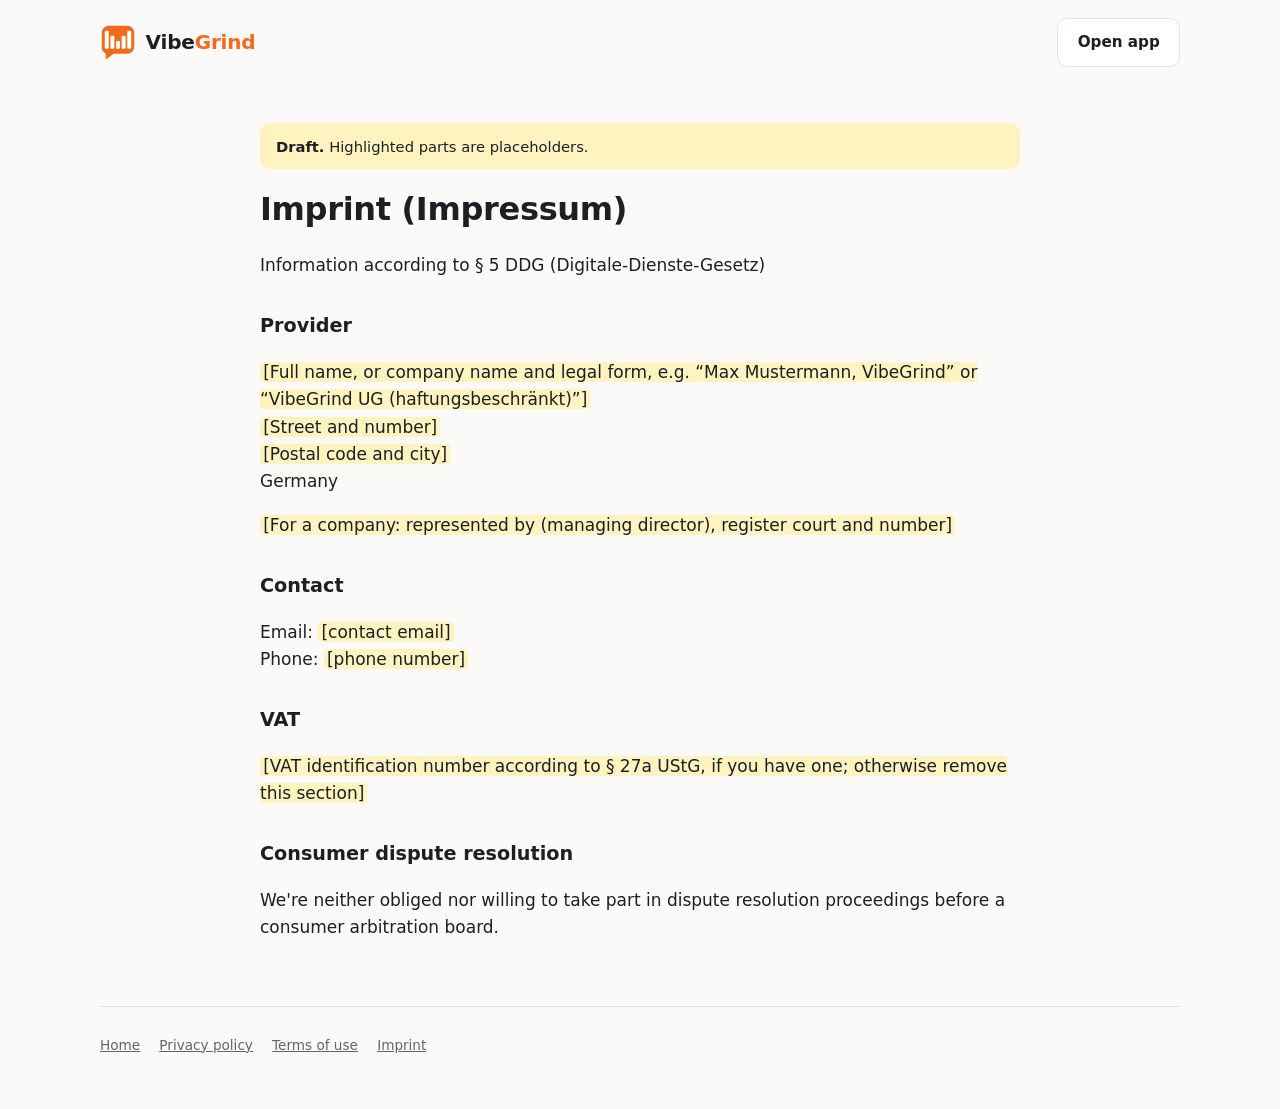
==== static/imprint.html @ 60224478 "VibeGrind branding: logo, landing page, draft legal pages, Garmin application draft - Landing page a" ====
<!doctype html>
<html lang="en">
<head>
  <meta charset="utf-8">
  <meta name="viewport" content="width=device-width, initial-scale=1">
  <title>Imprint · VibeGrind</title>
  <link rel="icon" href="/static/favicon.svg" type="image/svg+xml">
  <link rel="stylesheet" href="/static/site.css">
</head>
<body>
  <header class="wrap site-head">
    <a class="brand" href="/"><img src="/static/brand/logo.svg" alt=""><span>Vibe<span class="grind">Grind</span></span></a>
    <a class="btn" href="/app">Open app</a>
  </header>

  <main class="wrap legal">
    <p class="draft-note"><strong>Draft.</strong> Highlighted parts are placeholders.</p>
    <h1>Imprint (Impressum)</h1>
    <p>Information according to § 5 DDG (Digitale-Dienste-Gesetz)</p>

    <h2>Provider</h2>
    <p><mark class="ph">[Full name, or company name and legal form, e.g. “Max Mustermann, VibeGrind” or “VibeGrind UG (haftungsbeschränkt)”]</mark><br>
      <mark class="ph">[Street and number]</mark><br>
      <mark class="ph">[Postal code and city]</mark><br>
      Germany</p>
    <p><mark class="ph">[For a company: represented by (managing director), register court and number]</mark></p>

    <h2>Contact</h2>
    <p>Email: <mark class="ph">[contact email]</mark><br>
      Phone: <mark class="ph">[phone number]</mark></p>

    <h2>VAT</h2>
    <p><mark class="ph">[VAT identification number according to § 27a UStG, if you have one; otherwise remove this section]</mark></p>

    <h2>Consumer dispute resolution</h2>
    <p>We're neither obliged nor willing to take part in dispute resolution proceedings before a consumer arbitration board.</p>
  </main>

  <footer class="wrap site-foot">
    <nav><a href="/">Home</a><a href="/privacy">Privacy policy</a><a href="/terms">Terms of use</a><a href="/imprint">Imprint</a></nav>
  </footer>
</body>
</html>
---- static/site.css ----
/* Public pages: landing, privacy, terms, imprint. */
:root {
  --bg: #fbfaf8;
  --surface: #ffffff;
  --text: #1c1f24;
  --muted: #5f6672;
  --border: #e6e3de;
  --accent: #f26b1d;
  --accent-ink: #b54a0d;
  --accent-soft: #fff1e8;
  --series: #2f6fd6;
  --placeholder: #fff3bf;
  color-scheme: light;
}
@media (prefers-color-scheme: dark) {
  :root {
    --bg: #121418;
    --surface: #1b1e24;
    --text: #e8eaed;
    --muted: #a3a9b2;
    --border: #2c3038;
    --accent-ink: #ff9a5c;
    --accent-soft: #3a2618;
    --series: #6aa1f5;
    --placeholder: #5c4a00;
    color-scheme: dark;
  }
}
* { box-sizing: border-box; }
html, body { margin: 0; }
body {
  background: var(--bg);
  color: var(--text);
  font: 17px/1.6 system-ui, -apple-system, "Segoe UI", Roboto, sans-serif;
}
a { color: var(--accent-ink); }
img { display: block; }
.wrap { max-width: 1080px; margin: 0 auto; padding: 0 16px; }

/* header / footer */
.site-head { display: flex; align-items: center; justify-content: space-between; gap: 1rem; padding: 18px 0; }
.site-head .brand { display: flex; align-items: center; gap: .6rem; text-decoration: none; color: var(--text); font-weight: 800; font-size: 1.25rem; letter-spacing: -.01em; }
.site-head .brand img { width: 36px; height: 36px; }
.brand .grind { color: var(--accent); }
.btn {
  display: inline-flex; align-items: center; justify-content: center; gap: .4rem;
  padding: .7rem 1.2rem; border-radius: 10px; font: inherit; font-weight: 600; font-size: .95rem;
  text-decoration: none; border: 1px solid var(--border); background: var(--surface); color: var(--text);
}
.btn.primary { background: var(--accent); border-color: var(--accent); color: #fff; }
.btn:hover { filter: brightness(1.05); }
.site-foot { border-top: 1px solid var(--border); margin-top: 64px; padding: 28px 0 40px; color: var(--muted); font-size: .85rem; }
.site-foot nav { display: flex; flex-wrap: wrap; gap: 1.2rem; margin-bottom: .8rem; }
.site-foot a { color: var(--muted); }
.site-foot p { margin: .3rem 0; }

/* landing */
.hero { display: grid; grid-template-columns: 1.05fr 1fr; gap: 48px; align-items: center; padding: 48px 0 32px; }
.badge { display: inline-block; font-size: .8rem; font-weight: 600; color: var(--accent-ink); background: var(--accent-soft); padding: .25rem .7rem; border-radius: 999px; }
.hero h1 { font-size: clamp(2.2rem, 5vw, 3.4rem); line-height: 1.08; letter-spacing: -.02em; margin: .9rem 0 1rem; }
.hero h1 em { font-style: normal; color: var(--accent); }
.hero p.lead { font-size: 1.15rem; color: var(--muted); margin: 0 0 1.6rem; max-width: 34rem; }
.cta { display: flex; flex-wrap: wrap; gap: .7rem; align-items: center; }
.cta small { color: var(--muted); width: 100%; margin-top: .3rem; }

.demo { background: var(--surface); border: 1px solid var(--border); border-radius: 18px; padding: 20px; box-shadow: 0 20px 50px -30px rgb(0 0 0 / .35); }
.bubble { max-width: 85%; padding: .6rem .9rem; border-radius: 14px; font-size: .92rem; line-height: 1.45; margin-bottom: .7rem; }
.bubble.me { margin-left: auto; background: var(--accent-soft); }
.bubble.coach { background: var(--bg); border: 1px solid var(--border); }
.demo svg { width: 100%; height: auto; margin-top: .4rem; }
.demo .meta { display: flex; gap: 1.4rem; font-size: .8rem; color: var(--muted); margin-top: .5rem; }
.demo .meta b { color: var(--text); font-size: .95rem; display: block; }

section.block { padding: 40px 0 8px; }
section.block h2 { font-size: 1.7rem; letter-spacing: -.01em; margin: 0 0 1.4rem; }
.steps, .features { display: grid; grid-template-columns: repeat(3, 1fr); gap: 20px; }
.card { background: var(--surface); border: 1px solid var(--border); border-radius: 14px; padding: 20px; }
.card h3 { margin: .2rem 0 .4rem; font-size: 1.05rem; }
.card p { margin: 0; color: var(--muted); font-size: .95rem; }
.step-n { display: inline-grid; place-items: center; width: 28px; height: 28px; border-radius: 50%; background: var(--accent); color: #fff; font-weight: 700; font-size: .85rem; }
.card code { font-size: .85em; background: var(--bg); padding: .05rem .3rem; border-radius: 4px; }
.privacy-band { background: var(--surface); border: 1px solid var(--border); border-radius: 18px; padding: 28px; display: grid; grid-template-columns: 1fr 1fr; gap: 28px; }
.privacy-band ul { margin: 0; padding-left: 1.2rem; color: var(--muted); }
.privacy-band li { margin-bottom: .4rem; }
.privacy-band h2 { margin-bottom: .6rem; }

/* legal pages */
.legal { max-width: 760px; padding: 24px 0 0; }
.legal h1 { font-size: 2rem; margin: .5rem 0 .3rem; letter-spacing: -.01em; }
.legal h2 { font-size: 1.2rem; margin: 2rem 0 .5rem; }
.legal h3 { font-size: 1rem; margin: 1.3rem 0 .3rem; }
.legal p, .legal li { color: var(--text); }
.legal .updated { color: var(--muted); font-size: .9rem; }
.legal table { border-collapse: collapse; width: 100%; font-size: .92rem; margin: .5rem 0 1rem; }
.legal th, .legal td { text-align: left; vertical-align: top; border-top: 1px solid var(--border); padding: .5rem .6rem .5rem 0; }
.legal th { font-size: .8rem; text-transform: uppercase; letter-spacing: .03em; color: var(--muted); border-top: none; }
.draft-note { background: var(--placeholder); border-radius: 10px; padding: .7rem 1rem; font-size: .92rem; }
mark.ph { background: var(--placeholder); color: inherit; padding: 0 .2rem; border-radius: 3px; }

@media (max-width: 860px) {
  .hero { grid-template-columns: 1fr; gap: 32px; padding-top: 24px; }
  .steps, .features, .privacy-band { grid-template-columns: 1fr; }
}
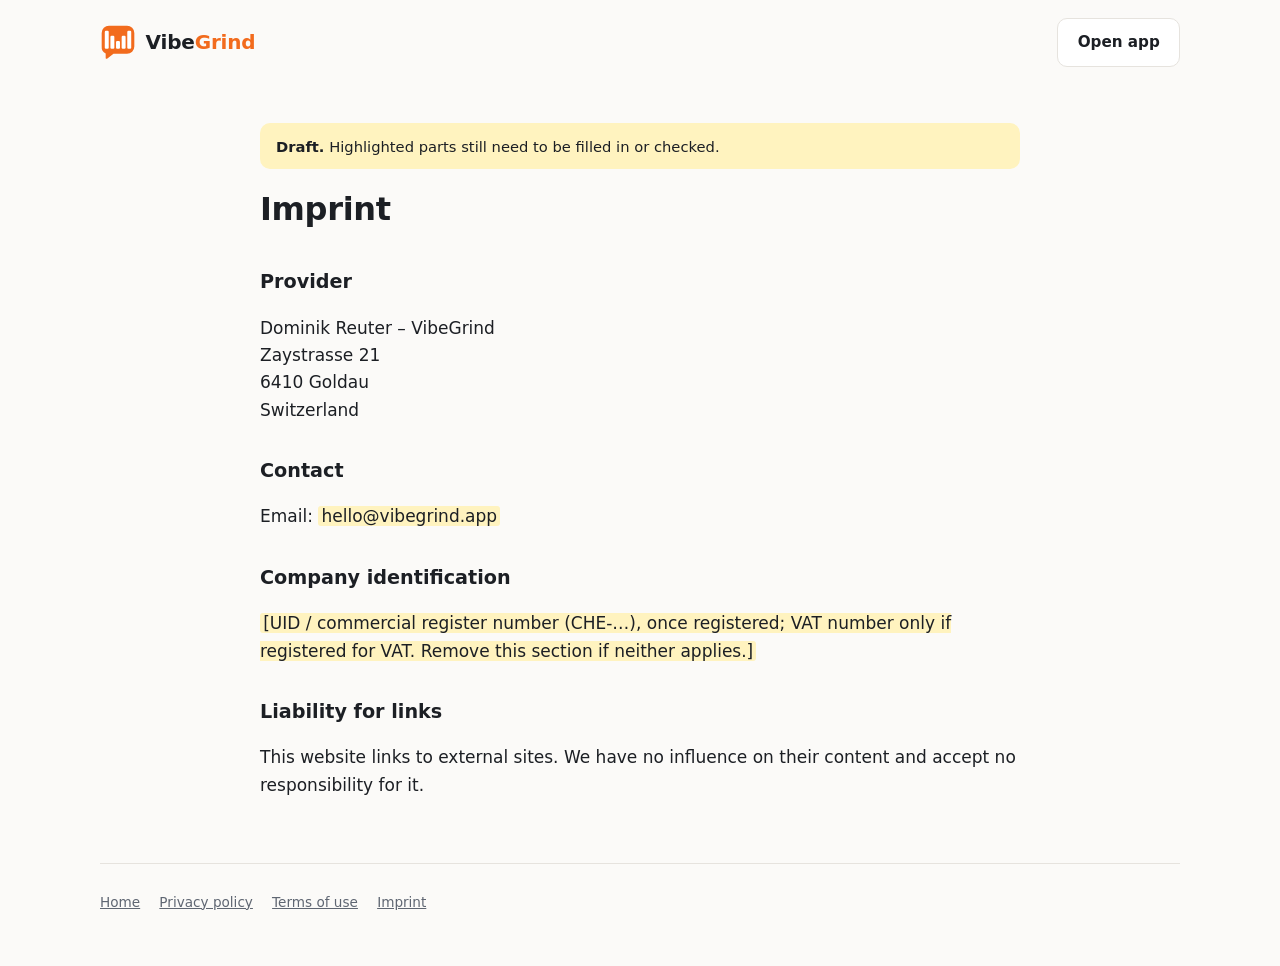
==== commit 85a09989: "Legal pages and Garmin application draft for a Swiss sole proprietor (Goldau) - Privacy policy under" ====
--- a/static/imprint.html
+++ b/static/imprint.html
@@ -14,26 +14,23 @@
   </header>
 
   <main class="wrap legal">
-    <p class="draft-note"><strong>Draft.</strong> Highlighted parts are placeholders.</p>
-    <h1>Imprint (Impressum)</h1>
-    <p>Information according to § 5 DDG (Digitale-Dienste-Gesetz)</p>
+    <p class="draft-note"><strong>Draft.</strong> Highlighted parts still need to be filled in or checked.</p>
+    <h1>Imprint</h1>
 
     <h2>Provider</h2>
-    <p><mark class="ph">[Full name, or company name and legal form, e.g. “Max Mustermann, VibeGrind” or “VibeGrind UG (haftungsbeschränkt)”]</mark><br>
-      <mark class="ph">[Street and number]</mark><br>
-      <mark class="ph">[Postal code and city]</mark><br>
-      Germany</p>
-    <p><mark class="ph">[For a company: represented by (managing director), register court and number]</mark></p>
+    <p>Dominik Reuter – VibeGrind<br>
+      Zaystrasse 21<br>
+      6410 Goldau<br>
+      Switzerland</p>
 
     <h2>Contact</h2>
-    <p>Email: <mark class="ph">[contact email]</mark><br>
-      Phone: <mark class="ph">[phone number]</mark></p>
+    <p>Email: <mark class="ph">hello@vibegrind.app</mark></p>
 
-    <h2>VAT</h2>
-    <p><mark class="ph">[VAT identification number according to § 27a UStG, if you have one; otherwise remove this section]</mark></p>
+    <h2>Company identification</h2>
+    <p><mark class="ph">[UID / commercial register number (CHE-…), once registered; VAT number only if registered for VAT. Remove this section if neither applies.]</mark></p>
 
-    <h2>Consumer dispute resolution</h2>
-    <p>We're neither obliged nor willing to take part in dispute resolution proceedings before a consumer arbitration board.</p>
+    <h2>Liability for links</h2>
+    <p>This website links to external sites. We have no influence on their content and accept no responsibility for it.</p>
   </main>
 
   <footer class="wrap site-foot">
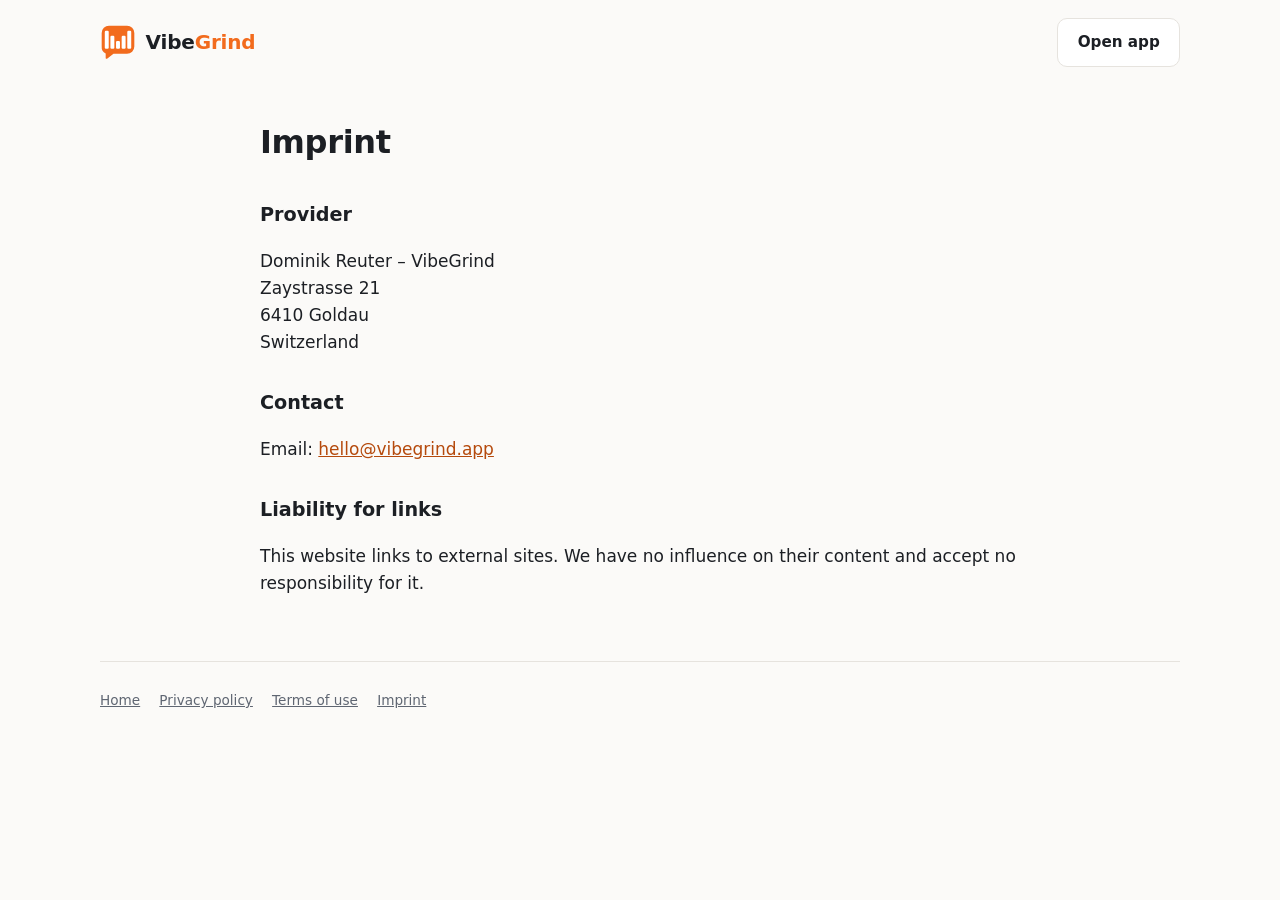
==== commit e49e256b: "Publish the lawyer-reviewed legal pages: remove draft notes, fill the last placeholders Co-Authored-" ====
--- a/static/imprint.html
+++ b/static/imprint.html
@@ -14,7 +14,6 @@
   </header>
 
   <main class="wrap legal">
-    <p class="draft-note"><strong>Draft.</strong> Highlighted parts still need to be filled in or checked.</p>
     <h1>Imprint</h1>
 
     <h2>Provider</h2>
@@ -24,10 +23,7 @@
       Switzerland</p>
 
     <h2>Contact</h2>
-    <p>Email: <mark class="ph">hello@vibegrind.app</mark></p>
-
-    <h2>Company identification</h2>
-    <p><mark class="ph">[UID / commercial register number (CHE-…), once registered; VAT number only if registered for VAT. Remove this section if neither applies.]</mark></p>
+    <p>Email: <a href="mailto:hello@vibegrind.app">hello@vibegrind.app</a></p>
 
     <h2>Liability for links</h2>
     <p>This website links to external sites. We have no influence on their content and accept no responsibility for it.</p>
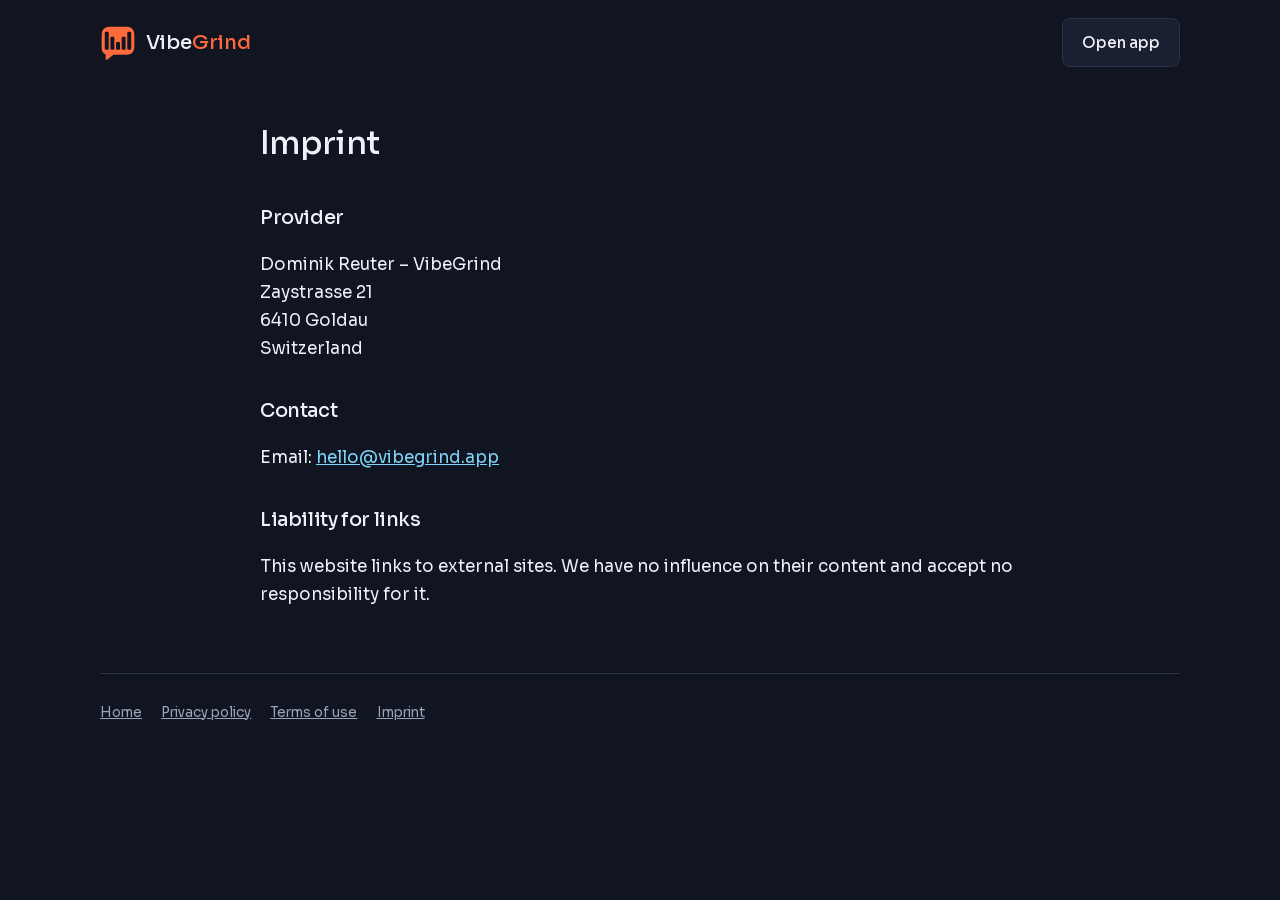
==== commit 9add5065: "Night palette: dark night-blue theme, ember orange accent, Sora and JetBrains Mono - App, landing an" ====
--- a/static/imprint.html
+++ b/static/imprint.html
@@ -5,6 +5,7 @@
   <meta name="viewport" content="width=device-width, initial-scale=1">
   <title>Imprint · VibeGrind</title>
   <link rel="icon" href="/static/favicon.svg" type="image/svg+xml">
+  <link rel="stylesheet" href="/static/fonts.css">
   <link rel="stylesheet" href="/static/site.css">
 </head>
 <body>
--- a/static/fonts.css
+++ b/static/fonts.css
@@ -0,0 +1,15 @@
+/* Self-hosted so visitors' browsers never contact Google. Both fonts: SIL Open Font License (see fonts/OFL-*.txt). */
+@font-face {
+  font-family: "Sora";
+  src: url("/static/fonts/sora.woff2") format("woff2");
+  font-weight: 400 500;
+  font-style: normal;
+  font-display: swap;
+}
+@font-face {
+  font-family: "JetBrains Mono";
+  src: url("/static/fonts/jetbrains-mono.woff2") format("woff2");
+  font-weight: 400 500;
+  font-style: normal;
+  font-display: swap;
+}
--- a/static/site.css
+++ b/static/site.css
@@ -1,53 +1,44 @@
 /* Public pages: landing, privacy, terms, imprint. */
 :root {
-  --bg: #fbfaf8;
-  --surface: #ffffff;
-  --text: #1c1f24;
-  --muted: #5f6672;
-  --border: #e6e3de;
-  --accent: #f26b1d;
-  --accent-ink: #b54a0d;
-  --accent-soft: #fff1e8;
-  --series: #2f6fd6;
-  --placeholder: #fff3bf;
-  color-scheme: light;
-}
-@media (prefers-color-scheme: dark) {
-  :root {
-    --bg: #121418;
-    --surface: #1b1e24;
-    --text: #e8eaed;
-    --muted: #a3a9b2;
-    --border: #2c3038;
-    --accent-ink: #ff9a5c;
-    --accent-soft: #3a2618;
-    --series: #6aa1f5;
-    --placeholder: #5c4a00;
-    color-scheme: dark;
-  }
+  --bg: #111522;
+  --surface: #1a2031;
+  --surface-2: #222a3d;
+  --text: #eef1f7;
+  --muted: #9aa3b8;
+  --border: #2a3247;
+  --accent: #ff6a3d;
+  --accent-text: #111522;
+  --accent-ink: #ff8a5c;
+  --accent-soft: #2e2430;
+  --ice: #7fd3f7;
+  --series: #7fd3f7;
+  --placeholder: #5c4a00;
+  --font: "Sora", system-ui, -apple-system, "Segoe UI", Roboto, sans-serif;
+  --mono: "JetBrains Mono", ui-monospace, SFMono-Regular, Menlo, monospace;
+  color-scheme: dark;
 }
 * { box-sizing: border-box; }
 html, body { margin: 0; }
 body {
   background: var(--bg);
   color: var(--text);
-  font: 17px/1.6 system-ui, -apple-system, "Segoe UI", Roboto, sans-serif;
+  font: 17px/1.65 var(--font);
 }
-a { color: var(--accent-ink); }
+a { color: var(--ice); }
 img { display: block; }
 .wrap { max-width: 1080px; margin: 0 auto; padding: 0 16px; }
 
 /* header / footer */
 .site-head { display: flex; align-items: center; justify-content: space-between; gap: 1rem; padding: 18px 0; }
-.site-head .brand { display: flex; align-items: center; gap: .6rem; text-decoration: none; color: var(--text); font-weight: 800; font-size: 1.25rem; letter-spacing: -.01em; }
+.site-head .brand { display: flex; align-items: center; gap: .6rem; text-decoration: none; color: var(--text); font-weight: 500; font-size: 1.25rem; letter-spacing: -.01em; }
 .site-head .brand img { width: 36px; height: 36px; }
 .brand .grind { color: var(--accent); }
 .btn {
   display: inline-flex; align-items: center; justify-content: center; gap: .4rem;
-  padding: .7rem 1.2rem; border-radius: 10px; font: inherit; font-weight: 600; font-size: .95rem;
+  padding: .7rem 1.2rem; border-radius: 10px; font: inherit; font-weight: 500; font-size: .95rem;
   text-decoration: none; border: 1px solid var(--border); background: var(--surface); color: var(--text);
 }
-.btn.primary { background: var(--accent); border-color: var(--accent); color: #fff; }
+.btn.primary { background: var(--accent); border-color: var(--accent); color: var(--accent-text); }
 .btn:hover { filter: brightness(1.05); }
 .site-foot { border-top: 1px solid var(--border); margin-top: 64px; padding: 28px 0 40px; color: var(--muted); font-size: .85rem; }
 .site-foot nav { display: flex; flex-wrap: wrap; gap: 1.2rem; margin-bottom: .8rem; }
@@ -56,8 +47,8 @@
 
 /* landing */
 .hero { display: grid; grid-template-columns: 1.05fr 1fr; gap: 48px; align-items: center; padding: 48px 0 32px; }
-.badge { display: inline-block; font-size: .8rem; font-weight: 600; color: var(--accent-ink); background: var(--accent-soft); padding: .25rem .7rem; border-radius: 999px; }
-.hero h1 { font-size: clamp(2.2rem, 5vw, 3.4rem); line-height: 1.08; letter-spacing: -.02em; margin: .9rem 0 1rem; }
+.badge { display: inline-block; font-size: .8rem; font-weight: 400; color: var(--ice); background: transparent; border: 1px solid var(--border); padding: .25rem .7rem; border-radius: 999px; }
+.hero h1 { font-size: clamp(2.4rem, 6vw, 4rem); line-height: 1.02; letter-spacing: -.035em; font-weight: 500; margin: .9rem 0 1rem; }
 .hero h1 em { font-style: normal; color: var(--accent); }
 .hero p.lead { font-size: 1.15rem; color: var(--muted); margin: 0 0 1.6rem; max-width: 34rem; }
 .cta { display: flex; flex-wrap: wrap; gap: .7rem; align-items: center; }
@@ -77,12 +68,17 @@
 .card { background: var(--surface); border: 1px solid var(--border); border-radius: 14px; padding: 20px; }
 .card h3 { margin: .2rem 0 .4rem; font-size: 1.05rem; }
 .card p { margin: 0; color: var(--muted); font-size: .95rem; }
-.step-n { display: inline-grid; place-items: center; width: 28px; height: 28px; border-radius: 50%; background: var(--accent); color: #fff; font-weight: 700; font-size: .85rem; }
+.step-n { display: inline-grid; place-items: center; width: 28px; height: 28px; border-radius: 50%; background: var(--accent); color: var(--accent-text); font-weight: 500; font-size: .85rem; }
 .card code { font-size: .85em; background: var(--bg); padding: .05rem .3rem; border-radius: 4px; }
-.privacy-band { background: var(--surface); border: 1px solid var(--border); border-radius: 18px; padding: 28px; display: grid; grid-template-columns: 1fr 1fr; gap: 28px; }
-.privacy-band ul { margin: 0; padding-left: 1.2rem; color: var(--muted); }
-.privacy-band li { margin-bottom: .4rem; }
-.privacy-band h2 { margin-bottom: .6rem; }
+.howto { display: grid; grid-template-columns: 1fr 1fr; gap: 20px; }
+.howto h3 { display: flex; align-items: center; gap: .5rem; font-size: 1.15rem; margin-bottom: .6rem; }
+.file-tag { font: 600 .75rem/1 ui-monospace, SFMono-Regular, Menlo, monospace; color: var(--accent-ink); background: var(--accent-soft); padding: .3rem .45rem; border-radius: 6px; }
+.howto ol { margin: 0; padding-left: 1.25rem; color: var(--text); font-size: .95rem; }
+.howto ol > li { margin-bottom: .55rem; padding-left: .2rem; }
+.howto ul { margin: .35rem 0 .35rem; padding-left: 1.1rem; }
+.howto .tip { margin-top: .9rem; padding: .7rem .85rem; background: var(--bg); border-radius: 10px; font-size: .88rem; color: var(--muted); }
+.howto .tip strong { color: var(--text); }
+.howto .tip.shortcut { margin: 0 0 .9rem; background: var(--accent-soft); color: var(--text); }
 
 /* legal pages */
 .legal { max-width: 760px; padding: 24px 0 0; }
@@ -99,5 +95,39 @@
 
 @media (max-width: 860px) {
   .hero { grid-template-columns: 1fr; gap: 32px; padding-top: 24px; }
-  .steps, .features, .privacy-band { grid-template-columns: 1fr; }
+  .steps, .features, .howto { grid-template-columns: 1fr; }
 }
+
+/* Night palette extras */
+.site-head .brand .grind, .brand .grind { color: var(--accent); }
+.btn { border-radius: 8px; }
+section.block h2, .legal h1, .legal h2 { font-weight: 500; letter-spacing: -.02em; }
+.demo { background: var(--surface); box-shadow: none; }
+.demo .meta b { font-family: var(--mono); font-weight: 400; }
+.bubble.me { background: var(--accent); color: var(--accent-text); border-radius: 14px 14px 4px 14px; }
+.bubble.coach { background: var(--surface-2); border-radius: 14px 14px 14px 4px; }
+.card code, .howto code { background: var(--surface-2); }
+.file-tag { color: var(--accent); background: var(--accent-soft); }
+/* The signature: a workout power profile as the horizon under the hero. */
+.skyline { display: flex; align-items: flex-end; gap: 4px; height: 110px; margin: 8px 0 0; }
+.skyline span { flex: 1; border-radius: 4px 4px 0 0; background: var(--surface-2); }
+.skyline .z2 { background: #5591f7; }
+.skyline .z3 { background: #7aedba; }
+.skyline .z4 { background: #ffc24b; }
+.skyline .z5 { background: #ff6a3d; }
+.skyline .z6 { background: #b8195e; }
+/* Bar heights as classes: the site's CSP blocks inline style attributes. */
+.skyline .h20 { height: 20%; }
+.skyline .h28 { height: 28%; }
+.skyline .h30 { height: 30%; }
+.skyline .h32 { height: 32%; }
+.skyline .h34 { height: 34%; }
+.skyline .h36 { height: 36%; }
+.skyline .h38 { height: 38%; }
+.skyline .h44 { height: 44%; }
+.skyline .h46 { height: 46%; }
+.skyline .h58 { height: 58%; }
+.skyline .h72 { height: 72%; }
+.skyline .h86 { height: 86%; }
+.skyline .h100 { height: 100%; }
+@media (max-width: 860px) { .skyline { height: 70px; gap: 2px; } }
